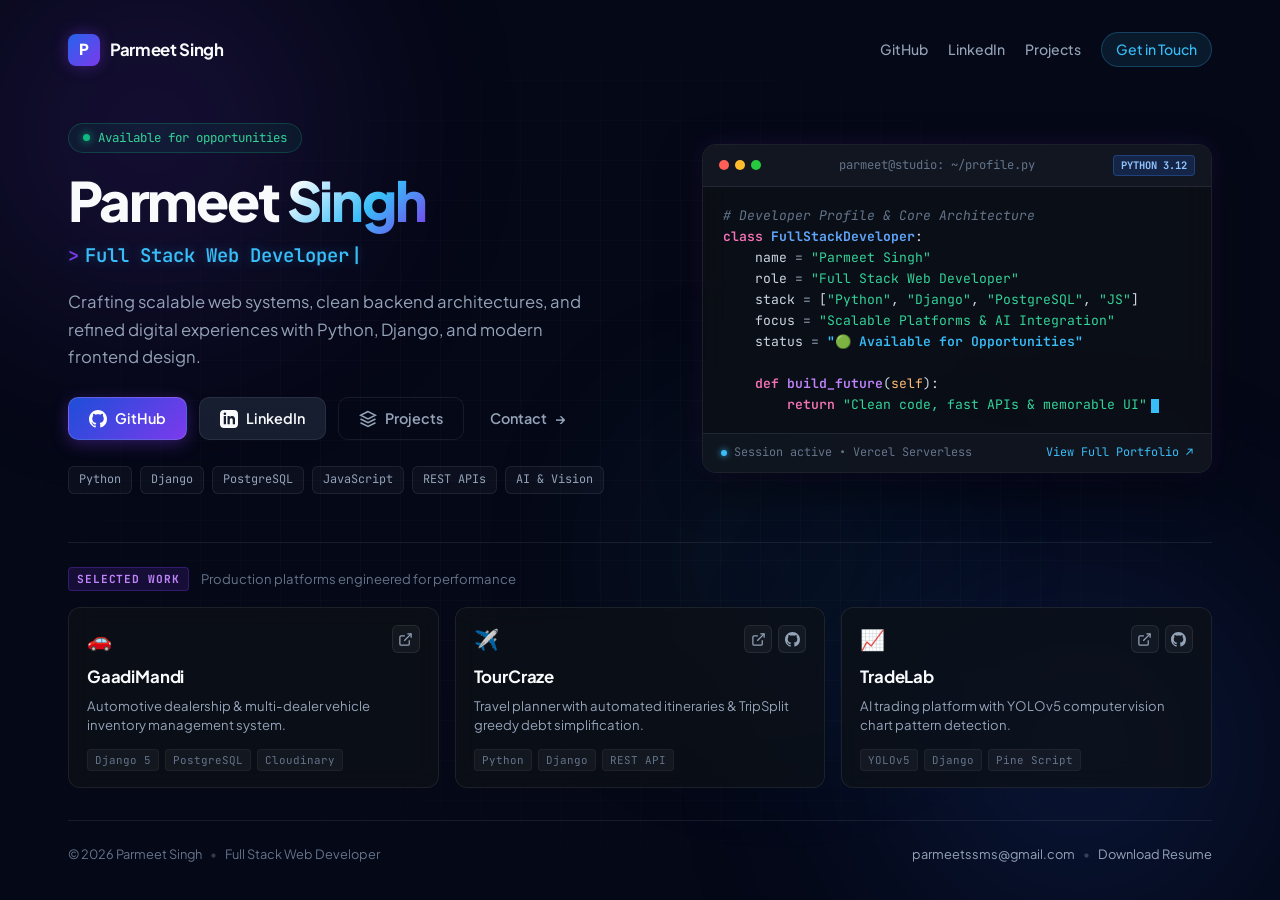
==== index.html @ d9bd814f "refactor: streamline to futuristic minimal short profile with zero clutter" ====
<!DOCTYPE html>
<html lang="en">
<head>
  <meta charset="UTF-8">
  <meta name="viewport" content="width=device-width, initial-scale=1.0">
  <title>Parmeet Singh — Full Stack Web Developer</title>
  
  <!-- SEO & Social Meta -->
  <meta name="description" content="Portfolio of Parmeet Singh — Full Stack Web Developer specializing in Python, Django, high-performance web systems, and AI.">
  <meta name="author" content="Parmeet Singh">
  <meta property="og:title" content="Parmeet Singh — Full Stack Web Developer">
  <meta property="og:description" content="Futuristic, high-impact web development & software architecture.">
  <meta property="og:type" content="website">

  <!-- Google Fonts: Plus Jakarta Sans & JetBrains Mono -->
  <link rel="preconnect" href="https://fonts.googleapis.com">
  <link rel="preconnect" href="https://fonts.gstatic.com" crossorigin>
  <link href="https://fonts.googleapis.com/css2?family=JetBrains+Mono:wght@400;500;600;700&family=Plus+Jakarta+Sans:wght@400;500;600;700;800&display=swap" rel="stylesheet">

  <link rel="stylesheet" href="style.css">
</head>
<body>

  <!-- Ambient Glowing Background Canvas & Gradients -->
  <div class="bg-glow-container" aria-hidden="true">
    <div class="glow-orb orb-purple"></div>
    <div class="glow-orb orb-blue"></div>
    <div class="glow-orb orb-cyan"></div>
    <div class="bg-grid-pattern"></div>
  </div>

  <!-- Main Container (Compact & High-Impact Viewport Layout) -->
  <div class="page-wrapper">
    
    <!-- Top Minimal Navigation -->
    <header class="site-header">
      <div class="brand-badge">
        <span class="brand-monogram">P</span>
        <span class="brand-text">Parmeet Singh</span>
      </div>

      <nav class="quick-nav" aria-label="Quick links">
        <a href="https://github.com/singhparmeet12" target="_blank" rel="noopener noreferrer" class="nav-link" id="navGithub">GitHub</a>
        <a href="https://linkedin.com/in/parmeetsingh12" target="_blank" rel="noopener noreferrer" class="nav-link" id="navLinkedin">LinkedIn</a>
        <a href="#projects" class="nav-link" id="navProjects">Projects</a>
        <a href="mailto:parmeetssms@gmail.com" class="nav-link cta-link" id="navContact">Get in Touch</a>
      </nav>
    </header>

    <!-- Hero Showcase Section -->
    <main class="hero-section" id="hero">
      
      <!-- Left Column: Identity & Actions -->
      <div class="hero-content">
        
        <!-- Status Indicator Pill -->
        <div class="status-pill" id="statusPill">
          <span class="status-dot"></span>
          <span class="status-text">Available for opportunities</span>
        </div>

        <!-- Prominent Developer Name -->
        <h1 class="hero-name">
          Parmeet <span class="gradient-text">Singh</span>
        </h1>

        <!-- Smooth Dynamic Typing Role Bar -->
        <div class="role-container" aria-label="Developer Roles">
          <span class="role-prefix">&gt; </span>
          <span class="role-text" id="roleText">Full Stack Web Developer</span>
          <span class="cursor" aria-hidden="true">|</span>
        </div>

        <!-- Short, Punchy One-Line Intro -->
        <p class="hero-tagline">
          Crafting scalable web systems, clean backend architectures, and refined digital experiences with Python, Django, and modern frontend design.
        </p>

        <!-- Primary Action Buttons -->
        <div class="hero-actions">
          <a href="https://github.com/singhparmeet12" target="_blank" rel="noopener noreferrer" class="btn btn-primary" id="heroBtnGithub">
            <svg class="btn-icon" viewBox="0 0 24 24" width="18" height="18" fill="currentColor">
              <path d="M12 0C5.37 0 0 5.37 0 12c0 5.31 3.435 9.795 8.205 11.385.6.105.825-.255.825-.57 0-.285-.015-1.23-.015-2.235-3.015.555-3.795-.735-4.035-1.41-.135-.345-.72-1.41-1.23-1.695-.42-.225-1.02-.78-.015-.795.945-.015 1.62.87 1.845 1.23 1.08 1.815 2.805 1.305 3.495.99.105-.78.42-1.305.765-1.605-2.67-.3-5.46-1.335-5.46-5.925 0-1.305.465-2.385 1.23-3.225-.12-.3-.54-1.53.12-3.18 0 0 1.005-.315 3.3 1.23.96-.27 1.98-.405 3-.405s2.04.135 3 .405c2.295-1.56 3.3-1.23 3.3-1.23.66 1.65.24 2.88.12 3.18.765.84 1.23 1.905 1.23 3.225 0 4.605-2.805 5.625-5.475 5.925.435.375.81 1.095.81 2.22 0 1.605-.015 2.895-.015 3.3 0 .315.225.69.825.57A12.02 12.02 0 0024 12c0-6.63-5.37-12-12-12z"/>
            </svg>
            <span>GitHub</span>
          </a>

          <a href="https://linkedin.com/in/parmeetsingh12" target="_blank" rel="noopener noreferrer" class="btn btn-secondary" id="heroBtnLinkedin">
            <svg class="btn-icon" viewBox="0 0 24 24" width="18" height="18" fill="currentColor">
              <path d="M19 0h-14c-2.761 0-5 2.239-5 5v14c0 2.761 2.239 5 5 5h14c2.762 0 5-2.239 5-5v-14c0-2.761-2.238-5-5-5zm-11 19h-3v-11h3v11zm-1.5-12.268c-.966 0-1.75-.79-1.75-1.764s.784-1.764 1.75-1.764 1.75.79 1.75 1.764-.783 1.764-1.75 1.764zm13.5 12.268h-3v-5.604c0-3.368-4-3.113-4 0v5.604h-3v-11h3v1.765c1.396-2.586 7-2.777 7 2.476v6.759z"/>
            </svg>
            <span>LinkedIn</span>
          </a>

          <a href="#projects" class="btn btn-outline" id="heroBtnProjects">
            <svg class="btn-icon" viewBox="0 0 24 24" width="18" height="18" fill="none" stroke="currentColor" stroke-width="2">
              <polygon points="12 2 2 7 12 12 22 7 12 2"/>
              <polyline points="2 17 12 22 22 17"/>
              <polyline points="2 12 12 17 22 12"/>
            </svg>
            <span>Projects</span>
          </a>

          <a href="mailto:parmeetssms@gmail.com" class="btn btn-ghost" id="heroBtnContact">
            <span>Contact</span>
            <span class="btn-arrow">&rarr;</span>
          </a>
        </div>

        <!-- Minimal Tech Tag Bar -->
        <div class="tech-bar">
          <span class="tech-chip">Python</span>
          <span class="tech-chip">Django</span>
          <span class="tech-chip">PostgreSQL</span>
          <span class="tech-chip">JavaScript</span>
          <span class="tech-chip">REST APIs</span>
          <span class="tech-chip">AI &amp; Vision</span>
        </div>

      </div>

      <!-- Right Column: Interactive Animated Terminal Window -->
      <div class="hero-terminal-col">
        <div class="terminal-card" id="terminalWindow">
          
          <!-- Terminal Header Bar -->
          <div class="terminal-header">
            <div class="terminal-dots">
              <span class="dot dot-red"></span>
              <span class="dot dot-yellow"></span>
              <span class="dot dot-green"></span>
            </div>
            <div class="terminal-title">parmeet@studio: ~/profile.py</div>
            <div class="terminal-lang">PYTHON 3.12</div>
          </div>

          <!-- Terminal Code Content -->
          <div class="terminal-body">
            <pre class="code-content"><span class="c-comment"># Developer Profile &amp; Core Architecture</span>
<span class="c-keyword">class</span> <span class="c-class">FullStackDeveloper</span>:
    name <span class="c-punct">=</span> <span class="c-string">"Parmeet Singh"</span>
    role <span class="c-punct">=</span> <span class="c-string">"Full Stack Web Developer"</span>
    stack <span class="c-punct">=</span> [<span class="c-string">"Python"</span>, <span class="c-string">"Django"</span>, <span class="c-string">"PostgreSQL"</span>, <span class="c-string">"JS"</span>]
    focus <span class="c-punct">=</span> <span class="c-string">"Scalable Platforms &amp; AI Integration"</span>
    status <span class="c-punct">=</span> <span class="c-highlight">"🟢 Available for Opportunities"</span>

    <span class="c-keyword">def</span> <span class="c-func">build_future</span>(<span class="c-param">self</span>):
        <span class="c-keyword">return</span> <span class="c-string">"Clean code, fast APIs &amp; memorable UI"</span><span class="code-cursor"></span></pre>
          </div>

          <!-- Terminal Mini Footer -->
          <div class="terminal-footer">
            <div class="terminal-status-left">
              <span class="live-pulse"></span>
              <span>Session active &bull; Vercel Serverless</span>
            </div>
            <a href="https://personal-portfolio-parmeet1.vercel.app/" target="_blank" rel="noopener noreferrer" class="terminal-link">
              <span>View Full Portfolio</span> &nearr;
            </a>
          </div>

        </div>
      </div>

    </main>

    <!-- Compact Flagship Projects Grid (Non-Scrollable / Ultra-Clean) -->
    <section class="projects-strip" id="projects" aria-label="Featured Projects">
      
      <div class="section-badge-row">
        <span class="section-badge">SELECTED WORK</span>
        <span class="section-sub">Production platforms engineered for performance</span>
      </div>

      <div class="projects-grid">
        
        <!-- Project 1: GaadiMandi -->
        <article class="project-mini-card">
          <div class="project-card-top">
            <span class="project-icon">🚗</span>
            <div class="project-links-row">
              <a href="https://car-trade-gamma.vercel.app/" target="_blank" rel="noopener noreferrer" class="link-icon-btn" title="Live Platform">
                <svg viewBox="0 0 24 24" width="15" height="15" fill="none" stroke="currentColor" stroke-width="2"><path d="M18 13v6a2 2 0 0 1-2 2H5a2 2 0 0 1-2-2V8a2 2 0 0 1 2-2h6"/><polyline points="15 3 21 3 21 9"/><line x1="10" y1="14" x2="21" y2="3"/></svg>
              </a>
            </div>
          </div>
          <h2 class="project-title">GaadiMandi</h2>
          <p class="project-desc">Automotive dealership &amp; multi-dealer vehicle inventory management system.</p>
          <div class="project-tags">
            <span>Django 5</span>
            <span>PostgreSQL</span>
            <span>Cloudinary</span>
          </div>
        </article>

        <!-- Project 2: TourCraze -->
        <article class="project-mini-card">
          <div class="project-card-top">
            <span class="project-icon">✈️</span>
            <div class="project-links-row">
              <a href="https://tour-craze.vercel.app/" target="_blank" rel="noopener noreferrer" class="link-icon-btn" title="Live Platform">
                <svg viewBox="0 0 24 24" width="15" height="15" fill="none" stroke="currentColor" stroke-width="2"><path d="M18 13v6a2 2 0 0 1-2 2H5a2 2 0 0 1-2-2V8a2 2 0 0 1 2-2h6"/><polyline points="15 3 21 3 21 9"/><line x1="10" y1="14" x2="21" y2="3"/></svg>
              </a>
              <a href="https://github.com/singhparmeet12/TourCraze" target="_blank" rel="noopener noreferrer" class="link-icon-btn" title="Source Code">
                <svg viewBox="0 0 24 24" width="15" height="15" fill="currentColor"><path d="M12 0C5.37 0 0 5.37 0 12c0 5.31 3.435 9.795 8.205 11.385.6.105.825-.255.825-.57 0-.285-.015-1.23-.015-2.235-3.015.555-3.795-.735-4.035-1.41-.135-.345-.72-1.41-1.23-1.695-.42-.225-1.02-.78-.015-.795.945-.015 1.62.87 1.845 1.23 1.08 1.815 2.805 1.305 3.495.99.105-.78.42-1.305.765-1.605-2.67-.3-5.46-1.335-5.46-5.925 0-1.305.465-2.385 1.23-3.225-.12-.3-.54-1.53.12-3.18 0 0 1.005-.315 3.3 1.23.96-.27 1.98-.405 3-.405s2.04.135 3 .405c2.295-1.56 3.3-1.23 3.3-1.23.66 1.65.24 2.88.12 3.18.765.84 1.23 1.905 1.23 3.225 0 4.605-2.805 5.625-5.475 5.925.435.375.81 1.095.81 2.22 0 1.605-.015 2.895-.015 3.3 0 .315.225.69.825.57A12.02 12.02 0 0024 12c0-6.63-5.37-12-12-12z"/></svg>
              </a>
            </div>
          </div>
          <h2 class="project-title">TourCraze</h2>
          <p class="project-desc">Travel planner with automated itineraries &amp; TripSplit greedy debt simplification.</p>
          <div class="project-tags">
            <span>Python</span>
            <span>Django</span>
            <span>REST API</span>
          </div>
        </article>

        <!-- Project 3: TradeLab -->
        <article class="project-mini-card">
          <div class="project-card-top">
            <span class="project-icon">📈</span>
            <div class="project-links-row">
              <a href="https://tradelab-kappa.vercel.app/" target="_blank" rel="noopener noreferrer" class="link-icon-btn" title="Live Platform">
                <svg viewBox="0 0 24 24" width="15" height="15" fill="none" stroke="currentColor" stroke-width="2"><path d="M18 13v6a2 2 0 0 1-2 2H5a2 2 0 0 1-2-2V8a2 2 0 0 1 2-2h6"/><polyline points="15 3 21 3 21 9"/><line x1="10" y1="14" x2="21" y2="3"/></svg>
              </a>
              <a href="https://github.com/singhparmeet12/TradeLab" target="_blank" rel="noopener noreferrer" class="link-icon-btn" title="Source Code">
                <svg viewBox="0 0 24 24" width="15" height="15" fill="currentColor"><path d="M12 0C5.37 0 0 5.37 0 12c0 5.31 3.435 9.795 8.205 11.385.6.105.825-.255.825-.57 0-.285-.015-1.23-.015-2.235-3.015.555-3.795-.735-4.035-1.41-.135-.345-.72-1.41-1.23-1.695-.42-.225-1.02-.78-.015-.795.945-.015 1.62.87 1.845 1.23 1.08 1.815 2.805 1.305 3.495.99.105-.78.42-1.305.765-1.605-2.67-.3-5.46-1.335-5.46-5.925 0-1.305.465-2.385 1.23-3.225-.12-.3-.54-1.53.12-3.18 0 0 1.005-.315 3.3 1.23.96-.27 1.98-.405 3-.405s2.04.135 3 .405c2.295-1.56 3.3-1.23 3.3-1.23.66 1.65.24 2.88.12 3.18.765.84 1.23 1.905 1.23 3.225 0 4.605-2.805 5.625-5.475 5.925.435.375.81 1.095.81 2.22 0 1.605-.015 2.895-.015 3.3 0 .315.225.69.825.57A12.02 12.02 0 0024 12c0-6.63-5.37-12-12-12z"/></svg>
              </a>
            </div>
          </div>
          <h2 class="project-title">TradeLab</h2>
          <p class="project-desc">AI trading platform with YOLOv5 computer vision chart pattern detection.</p>
          <div class="project-tags">
            <span>YOLOv5</span>
            <span>Django</span>
            <span>Pine Script</span>
          </div>
        </article>

      </div>
    </section>

    <!-- Subtle Clean Footer -->
    <footer class="site-footer">
      <div class="footer-left">
        <span>&copy; 2026 Parmeet Singh</span>
        <span class="footer-dot">&bull;</span>
        <span class="footer-sub">Full Stack Web Developer</span>
      </div>
      <div class="footer-right">
        <a href="mailto:parmeetssms@gmail.com" class="footer-link">parmeetssms@gmail.com</a>
        <span class="footer-dot">&bull;</span>
        <a href="https://personal-portfolio-parmeet1.vercel.app/resume/download/" class="footer-link">Download Resume</a>
      </div>
    </footer>

  </div>

  <script src="script.js"></script>
</body>
</html>
---- style.css ----
/* ==========================================================================
   PARMEET SINGH — FUTURISTIC MINIMAL FULL-STACK DEVELOPER PROFILE
   Theme: #050816, Purple, Blue, Cyan with Subtle Neon Ambient Glow
   ========================================================================== */

:root {
  --bg-main: #050816;
  --bg-surface: rgba(13, 17, 23, 0.72);
  --bg-surface-hover: rgba(22, 27, 34, 0.9);
  --border-subtle: rgba(255, 255, 255, 0.08);
  --border-glow: rgba(56, 189, 248, 0.35);

  --text-primary: #f8fafc;
  --text-secondary: #94a3b8;
  --text-muted: #64748b;

  --accent-purple: #7c3aed;
  --accent-blue: #2563eb;
  --accent-cyan: #38bdf8;
  --accent-emerald: #10b981;

  --font-sans: 'Plus Jakarta Sans', -apple-system, BlinkMacSystemFont, sans-serif;
  --font-mono: 'JetBrains Mono', 'Fira Code', monospace;

  --transition-fast: 0.2s cubic-bezier(0.16, 1, 0.3, 1);
  --transition-smooth: 0.35s cubic-bezier(0.16, 1, 0.3, 1);
}

* {
  box-sizing: border-box;
  margin: 0;
  padding: 0;
}

html, body {
  min-height: 100vh;
  background-color: var(--bg-main);
  color: var(--text-primary);
  font-family: var(--font-sans);
  overflow-x: hidden;
  line-height: 1.5;
  -webkit-font-smoothing: antialiased;
}

/* ==========================================================================
   AMBIENT GLOWING BACKGROUND
   ========================================================================== */
.bg-glow-container {
  position: fixed;
  top: 0;
  left: 0;
  width: 100vw;
  height: 100vh;
  pointer-events: none;
  z-index: 0;
  overflow: hidden;
}

.glow-orb {
  position: absolute;
  border-radius: 50%;
  filter: blur(110px);
  opacity: 0.45;
  will-change: transform;
}

.orb-purple {
  width: 500px;
  height: 500px;
  top: -120px;
  left: -100px;
  background: radial-gradient(circle, rgba(124, 58, 237, 0.6) 0%, rgba(124, 58, 237, 0) 70%);
  animation: floatOrb 18s ease-in-out infinite alternate;
}

.orb-blue {
  width: 600px;
  height: 600px;
  bottom: -150px;
  right: -100px;
  background: radial-gradient(circle, rgba(37, 99, 235, 0.5) 0%, rgba(37, 99, 235, 0) 70%);
  animation: floatOrb 22s ease-in-out infinite alternate-reverse;
}

.orb-cyan {
  width: 400px;
  height: 400px;
  top: 40%;
  left: 45%;
  background: radial-gradient(circle, rgba(56, 189, 248, 0.3) 0%, rgba(56, 189, 248, 0) 70%);
  animation: floatOrb 15s ease-in-out infinite alternate;
}

.bg-grid-pattern {
  position: absolute;
  inset: 0;
  background-image: 
    linear-gradient(to right, rgba(255, 255, 255, 0.02) 1px, transparent 1px),
    linear-gradient(to bottom, rgba(255, 255, 255, 0.02) 1px, transparent 1px);
  background-size: 40px 40px;
  mask-image: radial-gradient(ellipse at center, black 40%, transparent 80%);
}

@keyframes floatOrb {
  0% { transform: translate(0, 0) scale(1); }
  50% { transform: translate(40px, -30px) scale(1.08); }
  100% { transform: translate(-30px, 40px) scale(0.95); }
}

/* ==========================================================================
   PAGE LAYOUT
   ========================================================================== */
.page-wrapper {
  position: relative;
  z-index: 1;
  max-width: 1200px;
  margin: 0 auto;
  padding: 24px 28px 36px;
  min-height: 100vh;
  display: flex;
  flex-direction: column;
  justify-content: space-between;
}

/* ==========================================================================
   HEADER NAVIGATION
   ========================================================================== */
.site-header {
  display: flex;
  align-items: center;
  justify-content: space-between;
  padding: 8px 0 24px;
}

.brand-badge {
  display: inline-flex;
  align-items: center;
  gap: 10px;
  font-weight: 700;
  font-size: 1.05rem;
  letter-spacing: -0.02em;
}

.brand-monogram {
  width: 32px;
  height: 32px;
  border-radius: 8px;
  background: linear-gradient(135deg, var(--accent-blue), var(--accent-purple));
  display: flex;
  align-items: center;
  justify-content: center;
  color: #ffffff;
  font-weight: 800;
  font-size: 0.95rem;
  box-shadow: 0 0 16px rgba(124, 58, 237, 0.4);
}

.brand-text {
  color: var(--text-primary);
}

.quick-nav {
  display: flex;
  align-items: center;
  gap: 20px;
}

.nav-link {
  color: var(--text-secondary);
  text-decoration: none;
  font-size: 0.88rem;
  font-weight: 500;
  transition: color var(--transition-fast);
}

.nav-link:hover {
  color: var(--accent-cyan);
}

.cta-link {
  padding: 6px 14px;
  border-radius: 20px;
  background: rgba(56, 189, 248, 0.1);
  color: var(--accent-cyan);
  border: 1px solid rgba(56, 189, 248, 0.25);
  transition: all var(--transition-fast);
}

.cta-link:hover {
  background: rgba(56, 189, 248, 0.2);
  border-color: var(--accent-cyan);
  box-shadow: 0 0 12px rgba(56, 189, 248, 0.3);
}

/* ==========================================================================
   HERO SHOWCASE
   ========================================================================== */
.hero-section {
  display: grid;
  grid-template-columns: 1.15fr 1fr;
  gap: 48px;
  align-items: center;
  padding: 16px 0 32px;
  animation: fadeInDown 0.8s cubic-bezier(0.16, 1, 0.3, 1);
}

@keyframes fadeInDown {
  from {
    opacity: 0;
    transform: translateY(20px);
  }
  to {
    opacity: 1;
    transform: translateY(0);
  }
}

/* Status Pill */
.status-pill {
  display: inline-flex;
  align-items: center;
  gap: 8px;
  padding: 5px 14px;
  border-radius: 999px;
  background: rgba(16, 185, 129, 0.08);
  border: 1px solid rgba(16, 185, 129, 0.25);
  font-family: var(--font-mono);
  font-size: 0.78rem;
  color: #34d399;
  margin-bottom: 18px;
}

.status-dot {
  width: 7px;
  height: 7px;
  border-radius: 50%;
  background-color: var(--accent-emerald);
  box-shadow: 0 0 8px var(--accent-emerald);
  animation: pulseDot 2s infinite;
}

@keyframes pulseDot {
  0%, 100% { opacity: 1; transform: scale(1); }
  50% { opacity: 0.4; transform: scale(0.85); }
}

/* Hero Title */
.hero-name {
  font-size: 3.4rem;
  font-weight: 800;
  letter-spacing: -0.04em;
  line-height: 1.08;
  margin-bottom: 12px;
}

.gradient-text {
  background: linear-gradient(135deg, #ffffff 10%, var(--accent-cyan) 60%, var(--accent-purple) 100%);
  -webkit-background-clip: text;
  -webkit-text-fill-color: transparent;
}

/* Dynamic Typing Role Bar */
.role-container {
  font-family: var(--font-mono);
  font-size: 1.18rem;
  color: var(--accent-cyan);
  display: flex;
  align-items: center;
  margin-bottom: 18px;
  font-weight: 600;
  text-shadow: 0 0 12px rgba(56, 189, 248, 0.3);
}

.role-prefix {
  color: var(--accent-purple);
  margin-right: 6px;
}

.cursor {
  display: inline-block;
  color: var(--accent-cyan);
  animation: blinkCursor 0.9s infinite;
  margin-left: 2px;
}

@keyframes blinkCursor {
  0%, 49% { opacity: 1; }
  50%, 100% { opacity: 0; }
}

/* Hero Description */
.hero-tagline {
  color: var(--text-secondary);
  font-size: 1.04rem;
  line-height: 1.65;
  max-width: 520px;
  margin-bottom: 26px;
}

/* Action Buttons */
.hero-actions {
  display: flex;
  align-items: center;
  flex-wrap: wrap;
  gap: 12px;
  margin-bottom: 26px;
}

.btn {
  display: inline-flex;
  align-items: center;
  gap: 8px;
  padding: 10px 20px;
  border-radius: 10px;
  font-size: 0.9rem;
  font-weight: 600;
  text-decoration: none;
  transition: all var(--transition-fast);
  cursor: pointer;
}

.btn-primary {
  background: linear-gradient(135deg, #1d4ed8, #7c3aed);
  color: #ffffff;
  border: 1px solid rgba(255, 255, 255, 0.15);
  box-shadow: 0 4px 16px rgba(124, 58, 237, 0.35);
}

.btn-primary:hover {
  transform: translateY(-2px);
  box-shadow: 0 6px 22px rgba(124, 58, 237, 0.55);
}

.btn-secondary {
  background: rgba(30, 41, 59, 0.7);
  color: var(--text-primary);
  border: 1px solid var(--border-subtle);
  backdrop-filter: blur(10px);
}

.btn-secondary:hover {
  background: rgba(51, 65, 85, 0.8);
  border-color: rgba(255, 255, 255, 0.2);
  transform: translateY(-2px);
}

.btn-outline {
  background: transparent;
  color: var(--text-secondary);
  border: 1px solid var(--border-subtle);
}

.btn-outline:hover {
  color: var(--accent-cyan);
  border-color: var(--accent-cyan);
  background: rgba(56, 189, 248, 0.08);
  transform: translateY(-2px);
}

.btn-ghost {
  background: transparent;
  color: var(--text-secondary);
  border: none;
  padding: 10px 14px;
}

.btn-ghost:hover {
  color: var(--text-primary);
}

.btn-arrow {
  transition: transform var(--transition-fast);
}

.btn-ghost:hover .btn-arrow {
  transform: translateX(4px);
}

/* Minimal Tech Tag Bar */
.tech-bar {
  display: flex;
  flex-wrap: wrap;
  gap: 8px;
}

.tech-chip {
  font-family: var(--font-mono);
  font-size: 0.74rem;
  padding: 4px 10px;
  border-radius: 6px;
  background: rgba(255, 255, 255, 0.03);
  border: 1px solid var(--border-subtle);
  color: var(--text-secondary);
  transition: all var(--transition-fast);
}

.tech-chip:hover {
  color: var(--accent-cyan);
  border-color: rgba(56, 189, 248, 0.35);
  background: rgba(56, 189, 248, 0.05);
}

/* ==========================================================================
   INTERACTIVE ANIMATED TERMINAL
   ========================================================================== */
.hero-terminal-col {
  width: 100%;
}

.terminal-card {
  background: var(--bg-surface);
  border: 1px solid var(--border-subtle);
  border-radius: 14px;
  overflow: hidden;
  backdrop-filter: blur(16px);
  box-shadow: 0 16px 40px rgba(0, 0, 0, 0.5), 0 0 24px rgba(124, 58, 237, 0.15);
  transition: border-color var(--transition-smooth), box-shadow var(--transition-smooth);
}

.terminal-card:hover {
  border-color: var(--border-glow);
  box-shadow: 0 20px 48px rgba(0, 0, 0, 0.6), 0 0 32px rgba(56, 189, 248, 0.2);
}

.terminal-header {
  display: flex;
  align-items: center;
  justify-content: space-between;
  padding: 10px 16px;
  background: rgba(18, 23, 33, 0.95);
  border-bottom: 1px solid var(--border-subtle);
}

.terminal-dots {
  display: flex;
  gap: 6px;
}

.dot {
  width: 10px;
  height: 10px;
  border-radius: 50%;
}

.dot-red { background-color: #ff5f56; }
.dot-yellow { background-color: #ffbd2e; }
.dot-green { background-color: #27c93f; }

.terminal-title {
  font-family: var(--font-mono);
  font-size: 0.76rem;
  color: var(--text-muted);
}

.terminal-lang {
  font-family: var(--font-mono);
  font-size: 0.65rem;
  font-weight: 700;
  padding: 2px 7px;
  border-radius: 4px;
  background: rgba(37, 99, 235, 0.2);
  color: #93c5fd;
  border: 1px solid rgba(59, 130, 246, 0.3);
}

.terminal-body {
  padding: 18px 20px;
}

.code-content {
  font-family: var(--font-mono);
  font-size: 0.82rem;
  line-height: 1.6;
  color: #cbd5e1;
  overflow-x: auto;
}

/* Syntax Highlighting Colors */
.c-comment { color: #64748b; font-style: italic; }
.c-keyword { color: #f472b6; font-weight: 600; }
.c-class { color: #60a5fa; font-weight: 700; }
.c-func { color: #c084fc; font-weight: 600; }
.c-string { color: #34d399; }
.c-punct { color: #94a3b8; }
.c-param { color: #fdba74; }
.c-highlight { color: #38bdf8; font-weight: 600; }

.code-cursor {
  display: inline-block;
  width: 8px;
  height: 14px;
  background: var(--accent-cyan);
  vertical-align: middle;
  margin-left: 4px;
  animation: blinkCursor 1s infinite;
}

.terminal-footer {
  display: flex;
  align-items: center;
  justify-content: space-between;
  padding: 10px 18px;
  background: rgba(18, 23, 33, 0.7);
  border-top: 1px solid var(--border-subtle);
  font-family: var(--font-mono);
  font-size: 0.74rem;
}

.terminal-status-left {
  display: flex;
  align-items: center;
  gap: 7px;
  color: var(--text-muted);
}

.live-pulse {
  width: 6px;
  height: 6px;
  border-radius: 50%;
  background: var(--accent-cyan);
  box-shadow: 0 0 6px var(--accent-cyan);
}

.terminal-link {
  color: var(--accent-cyan);
  text-decoration: none;
  transition: color var(--transition-fast);
}

.terminal-link:hover {
  text-decoration: underline;
}

/* ==========================================================================
   COMPACT PROJECTS STRIP (NO CLUTTER / LOW SCROLL)
   ========================================================================== */
.projects-strip {
  padding: 24px 0 16px;
  border-top: 1px solid var(--border-subtle);
}

.section-badge-row {
  display: flex;
  align-items: center;
  gap: 12px;
  margin-bottom: 16px;
}

.section-badge {
  font-family: var(--font-mono);
  font-size: 0.7rem;
  font-weight: 700;
  letter-spacing: 0.08em;
  padding: 3px 8px;
  border-radius: 4px;
  background: rgba(124, 58, 237, 0.15);
  color: #c084fc;
  border: 1px solid rgba(124, 58, 237, 0.3);
}

.section-sub {
  color: var(--text-muted);
  font-size: 0.82rem;
}

.projects-grid {
  display: grid;
  grid-template-columns: repeat(3, 1fr);
  gap: 16px;
}

.project-mini-card {
  background: var(--bg-surface);
  border: 1px solid var(--border-subtle);
  border-radius: 12px;
  padding: 16px 18px;
  display: flex;
  flex-direction: column;
  backdrop-filter: blur(12px);
  transition: all var(--transition-fast);
}

.project-mini-card:hover {
  transform: translateY(-3px);
  border-color: rgba(56, 189, 248, 0.4);
  background: var(--bg-surface-hover);
  box-shadow: 0 8px 24px rgba(0, 0, 0, 0.4);
}

.project-card-top {
  display: flex;
  align-items: center;
  justify-content: space-between;
  margin-bottom: 10px;
}

.project-icon {
  font-size: 1.25rem;
}

.project-links-row {
  display: flex;
  gap: 6px;
}

.link-icon-btn {
  display: inline-flex;
  align-items: center;
  justify-content: center;
  width: 28px;
  height: 28px;
  border-radius: 6px;
  background: rgba(255, 255, 255, 0.04);
  border: 1px solid var(--border-subtle);
  color: var(--text-secondary);
  text-decoration: none;
  transition: all var(--transition-fast);
}

.link-icon-btn:hover {
  color: var(--accent-cyan);
  border-color: var(--accent-cyan);
  background: rgba(56, 189, 248, 0.1);
}

.project-title {
  font-size: 1.05rem;
  font-weight: 700;
  margin-bottom: 6px;
  letter-spacing: -0.01em;
}

.project-desc {
  color: var(--text-secondary);
  font-size: 0.82rem;
  line-height: 1.5;
  margin-bottom: 14px;
  flex: 1;
}

.project-tags {
  display: flex;
  gap: 6px;
  flex-wrap: wrap;
}

.project-tags span {
  font-family: var(--font-mono);
  font-size: 0.68rem;
  padding: 2px 7px;
  border-radius: 4px;
  background: rgba(255, 255, 255, 0.04);
  color: var(--text-muted);
  border: 1px solid rgba(255, 255, 255, 0.05);
}

/* ==========================================================================
   MINIMAL FOOTER
   ========================================================================== */
.site-footer {
  display: flex;
  align-items: center;
  justify-content: space-between;
  padding-top: 24px;
  border-top: 1px solid var(--border-subtle);
  font-size: 0.8rem;
  color: var(--text-muted);
}

.footer-left, .footer-right {
  display: flex;
  align-items: center;
  gap: 8px;
}

.footer-dot {
  color: rgba(255, 255, 255, 0.2);
}

.footer-link {
  color: var(--text-secondary);
  text-decoration: none;
  transition: color var(--transition-fast);
}

.footer-link:hover {
  color: var(--accent-cyan);
}

/* ==========================================================================
   RESPONSIVE DESIGN (MOBILE-FRIENDLY)
   ========================================================================== */
@media (max-width: 960px) {
  .hero-section {
    grid-template-columns: 1fr;
    gap: 32px;
  }

  .projects-grid {
    grid-template-columns: 1fr 1fr;
  }
}

@media (max-width: 640px) {
  .page-wrapper {
    padding: 16px 18px 24px;
  }

  .site-header {
    flex-direction: column;
    align-items: flex-start;
    gap: 12px;
  }

  .quick-nav {
    gap: 14px;
    flex-wrap: wrap;
  }

  .hero-name {
    font-size: 2.6rem;
  }

  .role-container {
    font-size: 1rem;
  }

  .projects-grid {
    grid-template-columns: 1fr;
  }

  .site-footer {
    flex-direction: column;
    align-items: flex-start;
    gap: 8px;
  }
}
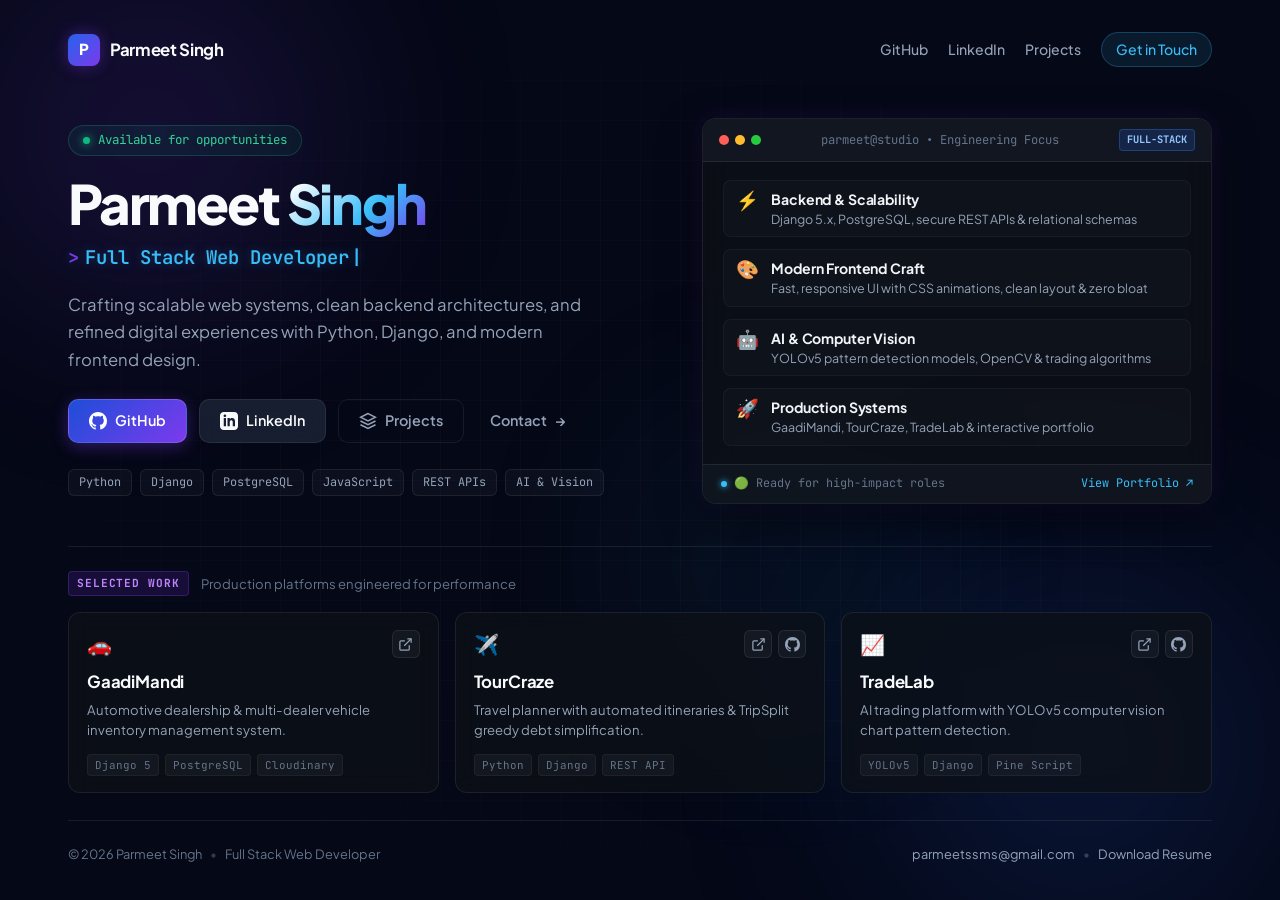
==== commit fd64f2c9: "style: remove terminal code block for ultra-clean minimalist profile" ====
--- a/index.html
+++ b/index.html
@@ -119,43 +119,66 @@
 
       </div>
 
-      <!-- Right Column: Interactive Animated Terminal Window -->
+      <!-- Right Column: Interactive Profile Highlights Card (No raw code) -->
       <div class="hero-terminal-col">
         <div class="terminal-card" id="terminalWindow">
           
-          <!-- Terminal Header Bar -->
+          <!-- Card Header Bar -->
           <div class="terminal-header">
             <div class="terminal-dots">
               <span class="dot dot-red"></span>
               <span class="dot dot-yellow"></span>
               <span class="dot dot-green"></span>
             </div>
-            <div class="terminal-title">parmeet@studio: ~/profile.py</div>
-            <div class="terminal-lang">PYTHON 3.12</div>
-          </div>
-
-          <!-- Terminal Code Content -->
+            <div class="terminal-title">parmeet@studio &bull; Engineering Focus</div>
+            <div class="terminal-lang">FULL-STACK</div>
+          </div>
+
+          <!-- Card Body: Clean Visual Highlights -->
           <div class="terminal-body">
-            <pre class="code-content"><span class="c-comment"># Developer Profile &amp; Core Architecture</span>
-<span class="c-keyword">class</span> <span class="c-class">FullStackDeveloper</span>:
-    name <span class="c-punct">=</span> <span class="c-string">"Parmeet Singh"</span>
-    role <span class="c-punct">=</span> <span class="c-string">"Full Stack Web Developer"</span>
-    stack <span class="c-punct">=</span> [<span class="c-string">"Python"</span>, <span class="c-string">"Django"</span>, <span class="c-string">"PostgreSQL"</span>, <span class="c-string">"JS"</span>]
-    focus <span class="c-punct">=</span> <span class="c-string">"Scalable Platforms &amp; AI Integration"</span>
-    status <span class="c-punct">=</span> <span class="c-highlight">"🟢 Available for Opportunities"</span>
-
-    <span class="c-keyword">def</span> <span class="c-func">build_future</span>(<span class="c-param">self</span>):
-        <span class="c-keyword">return</span> <span class="c-string">"Clean code, fast APIs &amp; memorable UI"</span><span class="code-cursor"></span></pre>
-          </div>
-
-          <!-- Terminal Mini Footer -->
+            <div class="overview-list">
+              <div class="overview-item">
+                <div class="overview-icon">⚡</div>
+                <div>
+                  <div class="overview-heading">Backend &amp; Scalability</div>
+                  <div class="overview-sub">Django 5.x, PostgreSQL, secure REST APIs &amp; relational schemas</div>
+                </div>
+              </div>
+
+              <div class="overview-item">
+                <div class="overview-icon">🎨</div>
+                <div>
+                  <div class="overview-heading">Modern Frontend Craft</div>
+                  <div class="overview-sub">Fast, responsive UI with CSS animations, clean layout &amp; zero bloat</div>
+                </div>
+              </div>
+
+              <div class="overview-item">
+                <div class="overview-icon">🤖</div>
+                <div>
+                  <div class="overview-heading">AI &amp; Computer Vision</div>
+                  <div class="overview-sub">YOLOv5 pattern detection models, OpenCV &amp; trading algorithms</div>
+                </div>
+              </div>
+
+              <div class="overview-item">
+                <div class="overview-icon">🚀</div>
+                <div>
+                  <div class="overview-heading">Production Systems</div>
+                  <div class="overview-sub">GaadiMandi, TourCraze, TradeLab &amp; interactive portfolio</div>
+                </div>
+              </div>
+            </div>
+          </div>
+
+          <!-- Card Mini Footer -->
           <div class="terminal-footer">
             <div class="terminal-status-left">
               <span class="live-pulse"></span>
-              <span>Session active &bull; Vercel Serverless</span>
+              <span>🟢 Ready for high-impact roles</span>
             </div>
             <a href="https://personal-portfolio-parmeet1.vercel.app/" target="_blank" rel="noopener noreferrer" class="terminal-link">
-              <span>View Full Portfolio</span> &nearr;
+              <span>View Portfolio</span> &nearr;
             </a>
           </div>
 
--- a/style.css
+++ b/style.css
@@ -475,24 +475,47 @@
   overflow-x: auto;
 }
 
-/* Syntax Highlighting Colors */
-.c-comment { color: #64748b; font-style: italic; }
-.c-keyword { color: #f472b6; font-weight: 600; }
-.c-class { color: #60a5fa; font-weight: 700; }
-.c-func { color: #c084fc; font-weight: 600; }
-.c-string { color: #34d399; }
-.c-punct { color: #94a3b8; }
-.c-param { color: #fdba74; }
-.c-highlight { color: #38bdf8; font-weight: 600; }
-
-.code-cursor {
-  display: inline-block;
-  width: 8px;
-  height: 14px;
-  background: var(--accent-cyan);
-  vertical-align: middle;
-  margin-left: 4px;
-  animation: blinkCursor 1s infinite;
+/* Overview List in Highlight Card */
+.overview-list {
+  display: flex;
+  flex-direction: column;
+  gap: 12px;
+}
+
+.overview-item {
+  display: flex;
+  align-items: flex-start;
+  gap: 12px;
+  padding: 8px 12px;
+  border-radius: 8px;
+  background: rgba(255, 255, 255, 0.02);
+  border: 1px solid rgba(255, 255, 255, 0.04);
+  transition: all var(--transition-fast);
+}
+
+.overview-item:hover {
+  background: rgba(56, 189, 248, 0.05);
+  border-color: rgba(56, 189, 248, 0.25);
+  transform: translateX(3px);
+}
+
+.overview-icon {
+  font-size: 1.15rem;
+  line-height: 1.2;
+}
+
+.overview-heading {
+  font-size: 0.88rem;
+  font-weight: 700;
+  color: #f1f5f9;
+  letter-spacing: -0.01em;
+}
+
+.overview-sub {
+  font-size: 0.78rem;
+  color: var(--text-secondary);
+  line-height: 1.4;
+  margin-top: 1px;
 }
 
 .terminal-footer {
